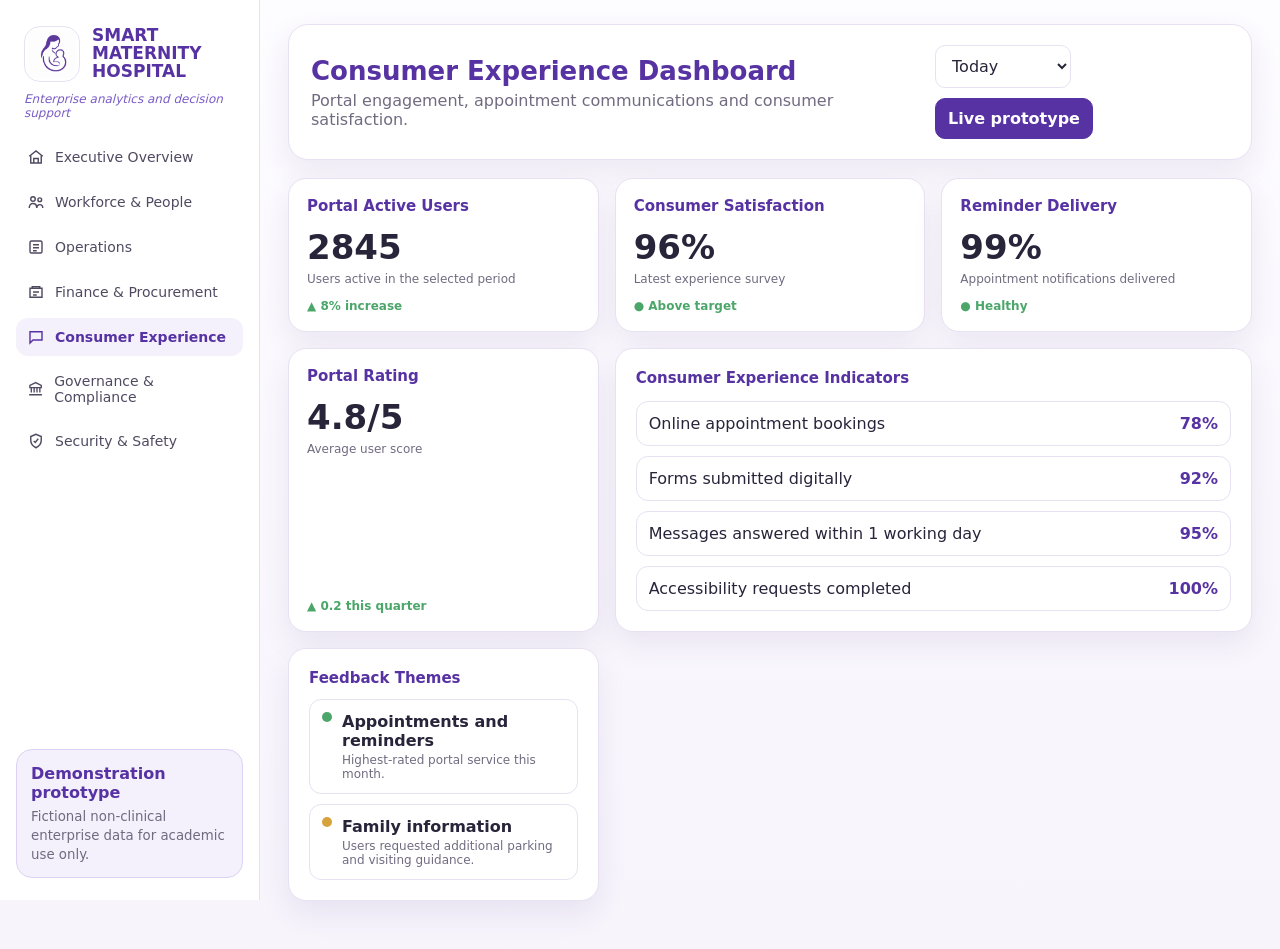
==== customer.html @ a30bb9b2 "Add files via upload" ====
<!DOCTYPE html><html lang="en"><head><meta charset="UTF-8"><meta name="viewport" content="width=device-width,initial-scale=1.0"><title>Consumer Experience Dashboard</title><link rel="stylesheet" href="assets/css/styles.css"></head>
<body><div class="shell">
<aside class="sidebar">
 <div>
  <div class="brand"><div class="logo"><img src="assets/smart-maternity-logo.png" alt="Smart Maternity Hospital logo"></div><h1>SMART<br>MATERNITY<br>HOSPITAL</h1></div>
  <div class="tagline">Enterprise analytics and decision support</div>
 </div>
 <nav><a class="nav-link " href="index.html"><svg viewBox="0 0 24 24"><path d="M3 11 12 4l9 7"/><path d="M5 10v10h14V10"/><path d="M9 20v-6h6v6"/></svg>Executive Overview</a><a class="nav-link " href="workforce.html"><svg viewBox="0 0 24 24"><circle cx="8" cy="8" r="3"/><circle cx="17" cy="9" r="2.5"/><path d="M3 20c0-4 2-6 5-6s5 2 5 6M13 20c.2-3 1.8-4.5 4-4.5S21 17 21 20"/></svg>Workforce & People</a><a class="nav-link " href="operations.html"><svg viewBox="0 0 24 24"><rect x="4" y="4" width="16" height="16" rx="2"/><path d="M8 9h8M8 13h8M8 17h5"/></svg>Operations</a><a class="nav-link " href="finance.html"><svg viewBox="0 0 24 24"><path d="M4 7h16v12H4z"/><path d="M7 7V5h10v2M8 12h8M8 16h5"/></svg>Finance & Procurement</a><a class="nav-link active" href="customer.html"><svg viewBox="0 0 24 24"><path d="M4 5h16v11H8l-4 4V5Z"/></svg>Consumer Experience</a><a class="nav-link " href="governance.html"><svg viewBox="0 0 24 24"><path d="M12 3 4 7v3h16V7l-8-4Z"/><path d="M6 10v7M10 10v7M14 10v7M18 10v7M3 20h18"/></svg>Governance & Compliance</a><a class="nav-link " href="security.html"><svg viewBox="0 0 24 24"><path d="M12 3 5 6v5c0 5 3 8 7 10 4-2 7-5 7-10V6l-7-3Z"/><path d="m9 12 2 2 4-5"/></svg>Security & Safety</a></nav>
 <div class="sidebar-note"><strong>Demonstration prototype</strong><small>Fictional non-clinical enterprise data for academic use only.</small></div>
</aside><main><header class="header"><div><h2>Consumer Experience Dashboard</h2><p>Portal engagement, appointment communications and consumer satisfaction.</p></div><div class="controls"><select id="period"><option value="today">Today</option><option value="week">This week</option><option value="month">This month</option></select><span class="chip active">Live prototype</span></div></header>
<section class="grid">
<article class="card metric-card"><h3>Portal Active Users</h3><div class="metric" id="users">2845</div><div class="sub">Users active in the selected period</div><div class="trend up">▲ 8% increase</div></article>
<article class="card metric-card"><h3>Consumer Satisfaction</h3><div class="metric" id="satisfaction">96%</div><div class="sub">Latest experience survey</div><div class="trend up">● Above target</div></article>
<article class="card metric-card"><h3>Reminder Delivery</h3><div class="metric" id="reminders">99%</div><div class="sub">Appointment notifications delivered</div><div class="trend up">● Healthy</div></article>
<article class="card metric-card"><h3>Portal Rating</h3><div class="metric" id="rating">4.8/5</div><div class="sub">Average user score</div><div class="trend up">▲ 0.2 this quarter</div></article>
<article class="panel wide"><h3>Consumer Experience Indicators</h3><div class="kpi-list">
<div class="kpi-row"><span>Online appointment bookings</span><strong>78%</strong></div><div class="kpi-row"><span>Forms submitted digitally</span><strong>92%</strong></div><div class="kpi-row"><span>Messages answered within 1 working day</span><strong>95%</strong></div><div class="kpi-row"><span>Accessibility requests completed</span><strong>100%</strong></div></div></article>
<article class="panel"><h3>Feedback Themes</h3><div class="alerts"><div class="alert"><i class="dot green"></i><div><strong>Appointments and reminders</strong><div class="sub">Highest-rated portal service this month.</div></div></div><div class="alert"><i class="dot amber"></i><div><strong>Family information</strong><div class="sub">Users requested additional parking and visiting guidance.</div></div></div></div></article>
</section>
</main></div><script src="assets/js/app.js"></script></body></html>
---- assets/css/styles.css ----
:root{
  --purple:#5732a3;--purple2:#7a5cc7;--lav:#f4f0fc;--pink:#ef6fa8;
  --green:#4ca66a;--amber:#d6a23b;--blue:#4d87d8;--red:#d85757;
  --ink:#28243a;--muted:#716b80;--line:#e7e1f2;--card:#fff;
  --shadow:0 12px 30px rgba(76,47,127,.09)
}
*{box-sizing:border-box}
body{margin:0;font-family:Inter,system-ui,-apple-system,BlinkMacSystemFont,"Segoe UI",sans-serif;background:linear-gradient(180deg,#fdfcff,#f7f4fc);color:var(--ink)}
a{text-decoration:none;color:inherit}button,select{font:inherit}
.shell{min-height:100vh;display:grid;grid-template-columns:260px 1fr}
.sidebar{background:#fff;border-right:1px solid var(--line);padding:22px 16px;position:sticky;top:0;height:100vh;display:flex;flex-direction:column;gap:18px}
.brand{display:flex;align-items:center;gap:12px;padding:4px 8px 10px}.logo{width:56px;height:56px;border-radius:16px;border:1px solid var(--line);display:grid;place-items:center;overflow:hidden;background:#fff}.logo img{width:48px;height:48px;object-fit:contain}
.brand h1{margin:0;color:var(--purple);font-size:17px;line-height:1.05}.tagline{font-size:12px;color:var(--purple2);font-style:italic;padding:0 8px}
nav{display:grid;gap:7px}.nav-link{padding:10px 11px;border-radius:12px;color:#504a61;display:flex;align-items:center;gap:10px;font-size:14px}.nav-link:hover,.nav-link.active{background:var(--lav);color:var(--purple);font-weight:800}
.nav-link svg{width:18px;height:18px;fill:none;stroke:currentColor;stroke-width:1.9}
.sidebar-note{margin-top:auto;background:var(--lav);border:1px solid #ddd2f5;border-radius:16px;padding:14px}.sidebar-note strong{display:block;color:var(--purple);margin-bottom:4px}.sidebar-note small{color:var(--muted)}
main{padding:24px 28px 48px;max-width:1540px;width:100%;margin:auto}
.header{background:#fff;border:1px solid var(--line);border-radius:20px;box-shadow:var(--shadow);padding:20px 22px;display:flex;justify-content:space-between;align-items:center;gap:20px;margin-bottom:18px}.header h2{margin:0;color:var(--purple);font-size:26px}.header p{margin:5px 0 0;color:var(--muted)}
.controls{display:flex;gap:10px;align-items:center;flex-wrap:wrap}select,.chip{border:1px solid var(--line);background:#fff;color:var(--ink);padding:10px 12px;border-radius:10px}.chip{color:var(--purple);font-weight:800}.chip.active{background:var(--purple);color:#fff;border-color:var(--purple)}
.summary-strip{display:grid;grid-template-columns:repeat(6,minmax(0,1fr));gap:12px;margin-bottom:16px}.summary-item{background:#fff;border:1px solid var(--line);border-radius:15px;padding:14px;box-shadow:var(--shadow)}.summary-item span{font-size:12px;color:var(--muted)}.summary-item strong{display:block;margin-top:5px;font-size:17px}.statusline{display:flex;align-items:center;gap:7px}
.dot{width:10px;height:10px;border-radius:50%;display:inline-block;flex:0 0 auto}.green{background:var(--green)}.amber{background:var(--amber)}.red{background:var(--red)}.blue{background:var(--blue)}
.grid{display:grid;grid-template-columns:repeat(3,minmax(0,1fr));gap:16px}.card,.panel{background:#fff;border:1px solid var(--line);border-radius:18px;box-shadow:var(--shadow)}.metric-card{padding:18px;min-height:154px;display:flex;flex-direction:column;transition:.2s}.metric-card:hover{transform:translateY(-2px);border-color:#cab9ed}
.card h3,.panel h3{margin:0;color:var(--purple);font-size:15px}.metric{font-size:34px;font-weight:800;line-height:1;margin:15px 0 8px}.sub{font-size:12px;color:var(--muted)}.trend{margin-top:auto;padding-top:12px;font-size:12px;font-weight:800}.up{color:var(--green)}.warn{color:var(--amber)}.down{color:var(--red)}.neutral{color:var(--blue)}
.progress{height:9px;border-radius:999px;background:#eee9f6;overflow:hidden;margin-top:12px}.progress span{display:block;height:100%;background:linear-gradient(90deg,var(--purple),var(--purple2))}
.panel{padding:20px}.wide{grid-column:span 2}.full{grid-column:1/-1}.alerts{display:grid;gap:10px;margin-top:12px}.alert{display:flex;gap:10px;border:1px solid var(--line);border-radius:12px;padding:12px}.alert strong{display:block;margin-bottom:3px}
.kpi-list{display:grid;gap:10px;margin-top:14px}.kpi-row{display:flex;justify-content:space-between;gap:20px;padding:12px;border:1px solid var(--line);border-radius:12px}.kpi-row strong{color:var(--purple)}
.chart{height:245px;display:flex;align-items:flex-end;gap:14px;padding:25px 8px 0;border-top:1px solid var(--line);margin-top:14px}.bar{flex:1;background:linear-gradient(180deg,var(--purple2),var(--purple));border-radius:10px 10px 0 0;position:relative;min-width:25px}.bar span{position:absolute;bottom:-24px;left:50%;transform:translateX(-50%);font-size:11px;color:var(--muted)}.bar em{position:absolute;top:-23px;left:50%;transform:translateX(-50%);font-size:11px;font-style:normal;font-weight:800}
.stock-table{width:100%;border-collapse:collapse;margin-top:14px}.stock-table th,.stock-table td{padding:11px 10px;border-bottom:1px solid var(--line);text-align:left;font-size:13px}.stock-table th{color:var(--purple);font-size:12px}.pill{display:inline-flex;align-items:center;gap:6px;border-radius:999px;padding:5px 8px;font-size:11px;font-weight:800;background:var(--lav)}
.footer-note{margin-top:18px;background:linear-gradient(90deg,#f6f1ff,#fff);border:1px solid var(--line);border-radius:16px;padding:16px 18px;color:var(--muted);font-size:13px}
@media(max-width:1180px){.summary-strip{grid-template-columns:repeat(3,1fr)}.grid{grid-template-columns:repeat(2,minmax(0,1fr))}}
@media(max-width:920px){.shell{grid-template-columns:1fr}.sidebar{position:relative;height:auto;border-right:0;border-bottom:1px solid var(--line)}nav{grid-template-columns:repeat(3,1fr)}.sidebar-note{display:none}}
@media(max-width:680px){main{padding:14px}.header{flex-direction:column;align-items:flex-start}.summary-strip,.grid{grid-template-columns:1fr}.wide{grid-column:span 1}nav{grid-template-columns:1fr 1fr}.controls{width:100%}select,.chip{flex:1}}
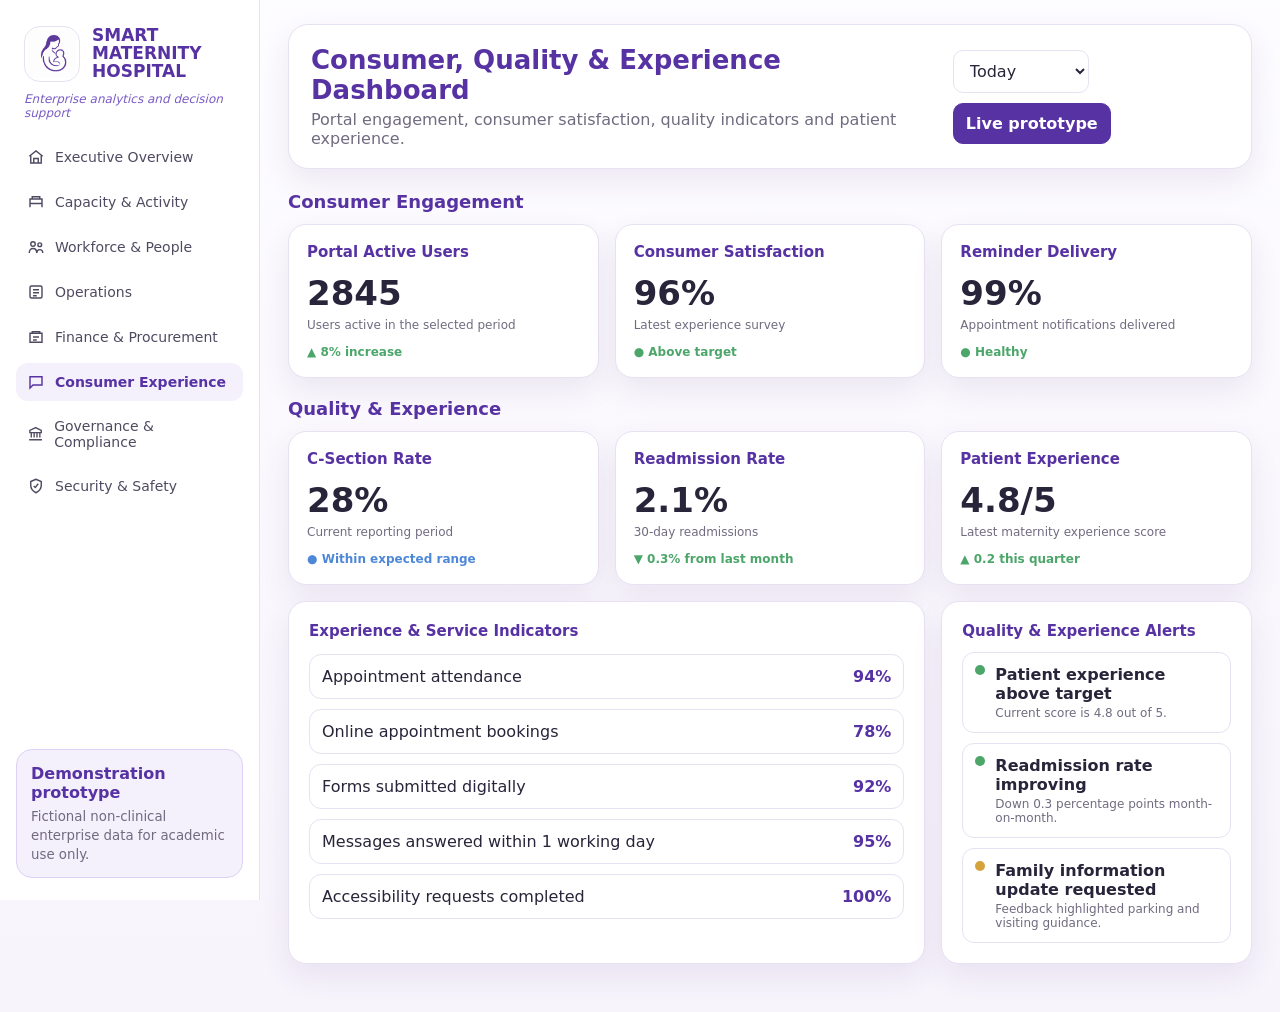
==== commit 44611f66: "Add files via upload" ====
--- a/customer.html
+++ b/customer.html
@@ -5,16 +5,34 @@
   <div class="brand"><div class="logo"><img src="assets/smart-maternity-logo.png" alt="Smart Maternity Hospital logo"></div><h1>SMART<br>MATERNITY<br>HOSPITAL</h1></div>
   <div class="tagline">Enterprise analytics and decision support</div>
  </div>
- <nav><a class="nav-link " href="index.html"><svg viewBox="0 0 24 24"><path d="M3 11 12 4l9 7"/><path d="M5 10v10h14V10"/><path d="M9 20v-6h6v6"/></svg>Executive Overview</a><a class="nav-link " href="workforce.html"><svg viewBox="0 0 24 24"><circle cx="8" cy="8" r="3"/><circle cx="17" cy="9" r="2.5"/><path d="M3 20c0-4 2-6 5-6s5 2 5 6M13 20c.2-3 1.8-4.5 4-4.5S21 17 21 20"/></svg>Workforce & People</a><a class="nav-link " href="operations.html"><svg viewBox="0 0 24 24"><rect x="4" y="4" width="16" height="16" rx="2"/><path d="M8 9h8M8 13h8M8 17h5"/></svg>Operations</a><a class="nav-link " href="finance.html"><svg viewBox="0 0 24 24"><path d="M4 7h16v12H4z"/><path d="M7 7V5h10v2M8 12h8M8 16h5"/></svg>Finance & Procurement</a><a class="nav-link active" href="customer.html"><svg viewBox="0 0 24 24"><path d="M4 5h16v11H8l-4 4V5Z"/></svg>Consumer Experience</a><a class="nav-link " href="governance.html"><svg viewBox="0 0 24 24"><path d="M12 3 4 7v3h16V7l-8-4Z"/><path d="M6 10v7M10 10v7M14 10v7M18 10v7M3 20h18"/></svg>Governance & Compliance</a><a class="nav-link " href="security.html"><svg viewBox="0 0 24 24"><path d="M12 3 5 6v5c0 5 3 8 7 10 4-2 7-5 7-10V6l-7-3Z"/><path d="m9 12 2 2 4-5"/></svg>Security & Safety</a></nav>
+ <nav><a class="nav-link " href="index.html"><svg viewBox="0 0 24 24"><path d="M3 11 12 4l9 7"/><path d="M5 10v10h14V10"/><path d="M9 20v-6h6v6"/></svg>Executive Overview</a><a class="nav-link" href="capacity.html"><svg viewBox="0 0 24 24"><path d="M4 19V8h16v11"/><path d="M7 8V5h10v3M4 14h16"/></svg>Capacity & Activity</a><a class="nav-link " href="workforce.html"><svg viewBox="0 0 24 24"><circle cx="8" cy="8" r="3"/><circle cx="17" cy="9" r="2.5"/><path d="M3 20c0-4 2-6 5-6s5 2 5 6M13 20c.2-3 1.8-4.5 4-4.5S21 17 21 20"/></svg>Workforce & People</a><a class="nav-link " href="operations.html"><svg viewBox="0 0 24 24"><rect x="4" y="4" width="16" height="16" rx="2"/><path d="M8 9h8M8 13h8M8 17h5"/></svg>Operations</a><a class="nav-link " href="finance.html"><svg viewBox="0 0 24 24"><path d="M4 7h16v12H4z"/><path d="M7 7V5h10v2M8 12h8M8 16h5"/></svg>Finance & Procurement</a><a class="nav-link active" href="customer.html"><svg viewBox="0 0 24 24"><path d="M4 5h16v11H8l-4 4V5Z"/></svg>Consumer Experience</a><a class="nav-link " href="governance.html"><svg viewBox="0 0 24 24"><path d="M12 3 4 7v3h16V7l-8-4Z"/><path d="M6 10v7M10 10v7M14 10v7M18 10v7M3 20h18"/></svg>Governance & Compliance</a><a class="nav-link " href="security.html"><svg viewBox="0 0 24 24"><path d="M12 3 5 6v5c0 5 3 8 7 10 4-2 7-5 7-10V6l-7-3Z"/><path d="m9 12 2 2 4-5"/></svg>Security & Safety</a></nav>
  <div class="sidebar-note"><strong>Demonstration prototype</strong><small>Fictional non-clinical enterprise data for academic use only.</small></div>
-</aside><main><header class="header"><div><h2>Consumer Experience Dashboard</h2><p>Portal engagement, appointment communications and consumer satisfaction.</p></div><div class="controls"><select id="period"><option value="today">Today</option><option value="week">This week</option><option value="month">This month</option></select><span class="chip active">Live prototype</span></div></header>
+</aside><main><header class="header"><div><h2>Consumer, Quality & Experience Dashboard</h2><p>Portal engagement, consumer satisfaction, quality indicators and patient experience.</p></div><div class="controls"><select id="period"><option value="today">Today</option><option value="week">This week</option><option value="month">This month</option></select><span class="chip active">Live prototype</span></div></header>
+
 <section class="grid">
+<h3 class="section-heading">Consumer Engagement</h3>
 <article class="card metric-card"><h3>Portal Active Users</h3><div class="metric" id="users">2845</div><div class="sub">Users active in the selected period</div><div class="trend up">▲ 8% increase</div></article>
 <article class="card metric-card"><h3>Consumer Satisfaction</h3><div class="metric" id="satisfaction">96%</div><div class="sub">Latest experience survey</div><div class="trend up">● Above target</div></article>
 <article class="card metric-card"><h3>Reminder Delivery</h3><div class="metric" id="reminders">99%</div><div class="sub">Appointment notifications delivered</div><div class="trend up">● Healthy</div></article>
-<article class="card metric-card"><h3>Portal Rating</h3><div class="metric" id="rating">4.8/5</div><div class="sub">Average user score</div><div class="trend up">▲ 0.2 this quarter</div></article>
-<article class="panel wide"><h3>Consumer Experience Indicators</h3><div class="kpi-list">
-<div class="kpi-row"><span>Online appointment bookings</span><strong>78%</strong></div><div class="kpi-row"><span>Forms submitted digitally</span><strong>92%</strong></div><div class="kpi-row"><span>Messages answered within 1 working day</span><strong>95%</strong></div><div class="kpi-row"><span>Accessibility requests completed</span><strong>100%</strong></div></div></article>
-<article class="panel"><h3>Feedback Themes</h3><div class="alerts"><div class="alert"><i class="dot green"></i><div><strong>Appointments and reminders</strong><div class="sub">Highest-rated portal service this month.</div></div></div><div class="alert"><i class="dot amber"></i><div><strong>Family information</strong><div class="sub">Users requested additional parking and visiting guidance.</div></div></div></div></article>
+
+<h3 class="section-heading">Quality & Experience</h3>
+<article class="card metric-card"><h3>C-Section Rate</h3><div class="metric" id="csection">28%</div><div class="sub">Current reporting period</div><div class="trend neutral">● Within expected range</div></article>
+<article class="card metric-card"><h3>Readmission Rate</h3><div class="metric" id="readmit">2.1%</div><div class="sub">30-day readmissions</div><div class="trend up">▼ 0.3% from last month</div></article>
+<article class="card metric-card"><h3>Patient Experience</h3><div class="metric" id="experience">4.8/5</div><div class="sub">Latest maternity experience score</div><div class="trend up">▲ 0.2 this quarter</div></article>
+
+<article class="panel wide"><h3>Experience & Service Indicators</h3><div class="kpi-list">
+<div class="kpi-row"><span>Appointment attendance</span><strong id="attendance">94%</strong></div>
+<div class="kpi-row"><span>Online appointment bookings</span><strong>78%</strong></div>
+<div class="kpi-row"><span>Forms submitted digitally</span><strong>92%</strong></div>
+<div class="kpi-row"><span>Messages answered within 1 working day</span><strong>95%</strong></div>
+<div class="kpi-row"><span>Accessibility requests completed</span><strong>100%</strong></div>
+</div></article>
+
+<article class="panel"><h3>Quality & Experience Alerts</h3><div class="alerts">
+<div class="alert"><i class="dot green"></i><div><strong>Patient experience above target</strong><div class="sub">Current score is 4.8 out of 5.</div></div></div>
+<div class="alert"><i class="dot green"></i><div><strong>Readmission rate improving</strong><div class="sub">Down 0.3 percentage points month-on-month.</div></div></div>
+<div class="alert"><i class="dot amber"></i><div><strong>Family information update requested</strong><div class="sub">Feedback highlighted parking and visiting guidance.</div></div></div>
+</div></article>
 </section>
+
 </main></div><script src="assets/js/app.js"></script></body></html>
--- a/assets/css/styles.css
+++ b/assets/css/styles.css
@@ -31,3 +31,10 @@
 @media(max-width:1180px){.summary-strip{grid-template-columns:repeat(3,1fr)}.grid{grid-template-columns:repeat(2,minmax(0,1fr))}}
 @media(max-width:920px){.shell{grid-template-columns:1fr}.sidebar{position:relative;height:auto;border-right:0;border-bottom:1px solid var(--line)}nav{grid-template-columns:repeat(3,1fr)}.sidebar-note{display:none}}
 @media(max-width:680px){main{padding:14px}.header{flex-direction:column;align-items:flex-start}.summary-strip,.grid{grid-template-columns:1fr}.wide{grid-column:span 1}nav{grid-template-columns:1fr 1fr}.controls{width:100%}select,.chip{flex:1}}
+
+.section-heading{grid-column:1/-1;margin:4px 0 -4px;color:var(--purple);font-size:18px}
+.mini-grid{display:grid;grid-template-columns:repeat(2,minmax(0,1fr));gap:10px;margin-top:14px}
+.mini-kpi{border:1px solid var(--line);border-radius:12px;padding:12px}
+.mini-kpi span{display:block;color:var(--muted);font-size:12px}
+.mini-kpi strong{display:block;color:var(--purple);font-size:20px;margin-top:4px}
+@media(max-width:680px){.mini-grid{grid-template-columns:1fr}}
